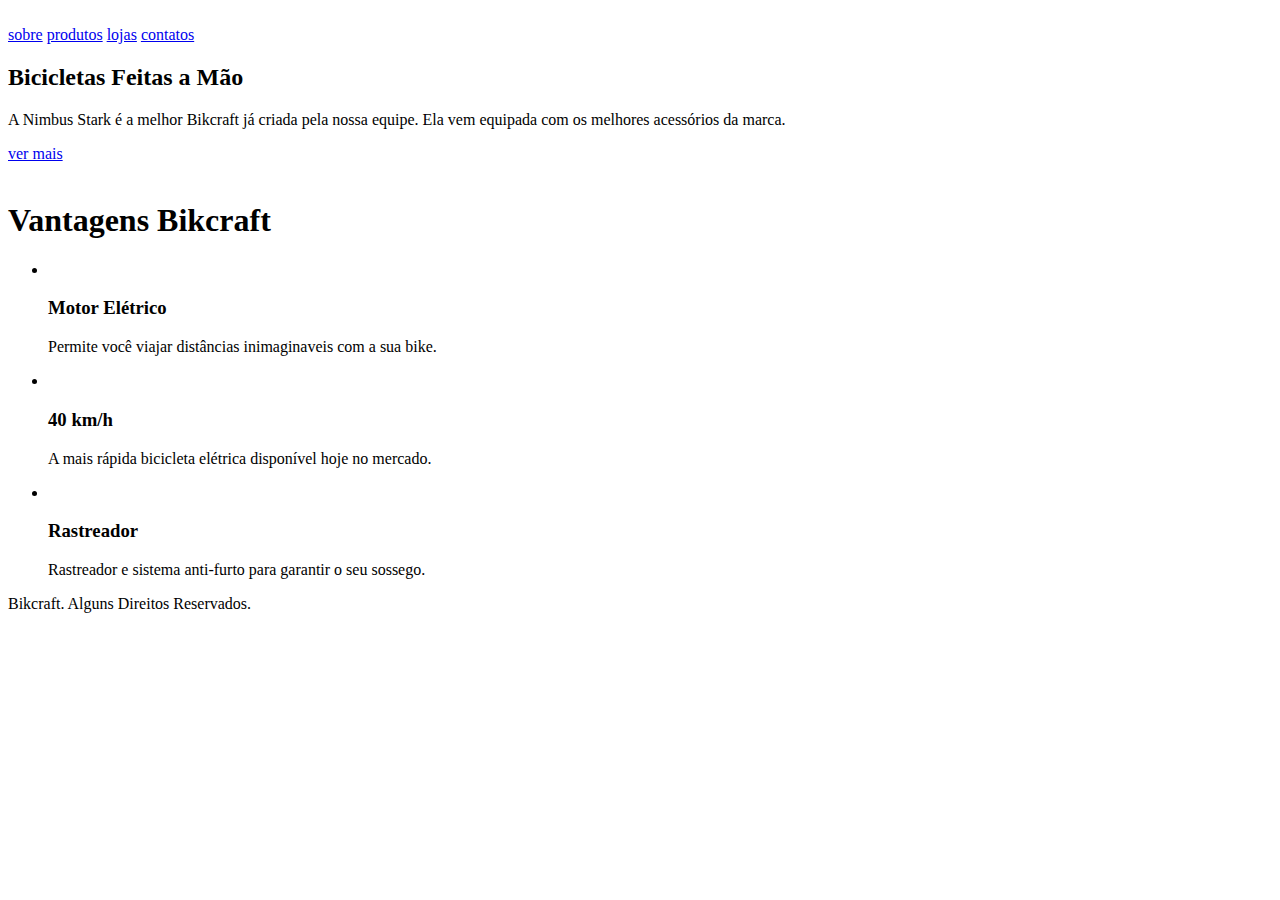
==== Codigos/Exercício 5 - responsividade exercío 4/index.html @ 21d263ad "Organizando pastas/Adicionando exercício" ====
<!DOCTYPE html>
<html lang="pt">
<head>
    <meta charset="UTF-8">
    <meta http-equiv="X-UA-Compatible" content="IE=edge">
    <meta name="viewport" content="width=device-width, initial-scale=1.0">
    <link rel="stylesheet" href="/Exercício 5 - responsividade exercío 4/style.css">
    <title>Document</title>
</head>
<body>
    <img class="logo" src="/Exercício 5 - responsividade exercío 4/img/bikcraft-white.svg" alt="">

    <header class="menu">
        <a href="/">sobre</a>
        <a href="/">produtos</a>
        <a href="/">lojas</a>
        <a href="/">contatos</a>
    </header>
    
    <main class="principal">
        <article class="introducao">
            <h2>Bicicletas Feitas a Mão</h2>
            <p>A Nimbus Stark é a melhor Bikcraft já criada pela nossa equipe. Ela vem equipada com os melhores acessórios da marca.</p>
            <a href="/">ver mais</a>
        </article> 

        <img src="/Exercício 5 - responsividade exercío 4/img/bicicleta.jpg" alt="">
        
        <div class="atributos-box">
            <h1 class="atributos">Vantagens Bikcraft</h1>
        </div>    
            <ul class="descriacao">
                <li class="descricao-items">
                    <img src="/Exercício 5 - responsividade exercío 4/img/eletrica.svg" alt="">
                    <h3>Motor Elétrico</h3>
                    <p>Permite você viajar distâncias inimaginaveis com a sua bike.</p>
                </li>
                <li class="descricao-items">
                    <img src="/Exercício 5 - responsividade exercío 4/img/velocidade.svg" alt="">
                    <h3>40 km/h</h3>
                    <p>A mais rápida bicicleta elétrica disponível hoje no mercado.</p>
                </li>
                <li class="descricao-items">
                    <img src="/Exercício 5 - responsividade exercío 4/img/rastreador.svg" alt="">
                    <h3>Rastreador</h3>
                    <p>Rastreador e sistema anti-furto para garantir o seu sossego.</p>
                </li>
            </ul>
        </main>
    <footer class="rodape">
        Bikcraft. Alguns Direitos Reservados.
    </footer>
</body>
</html>
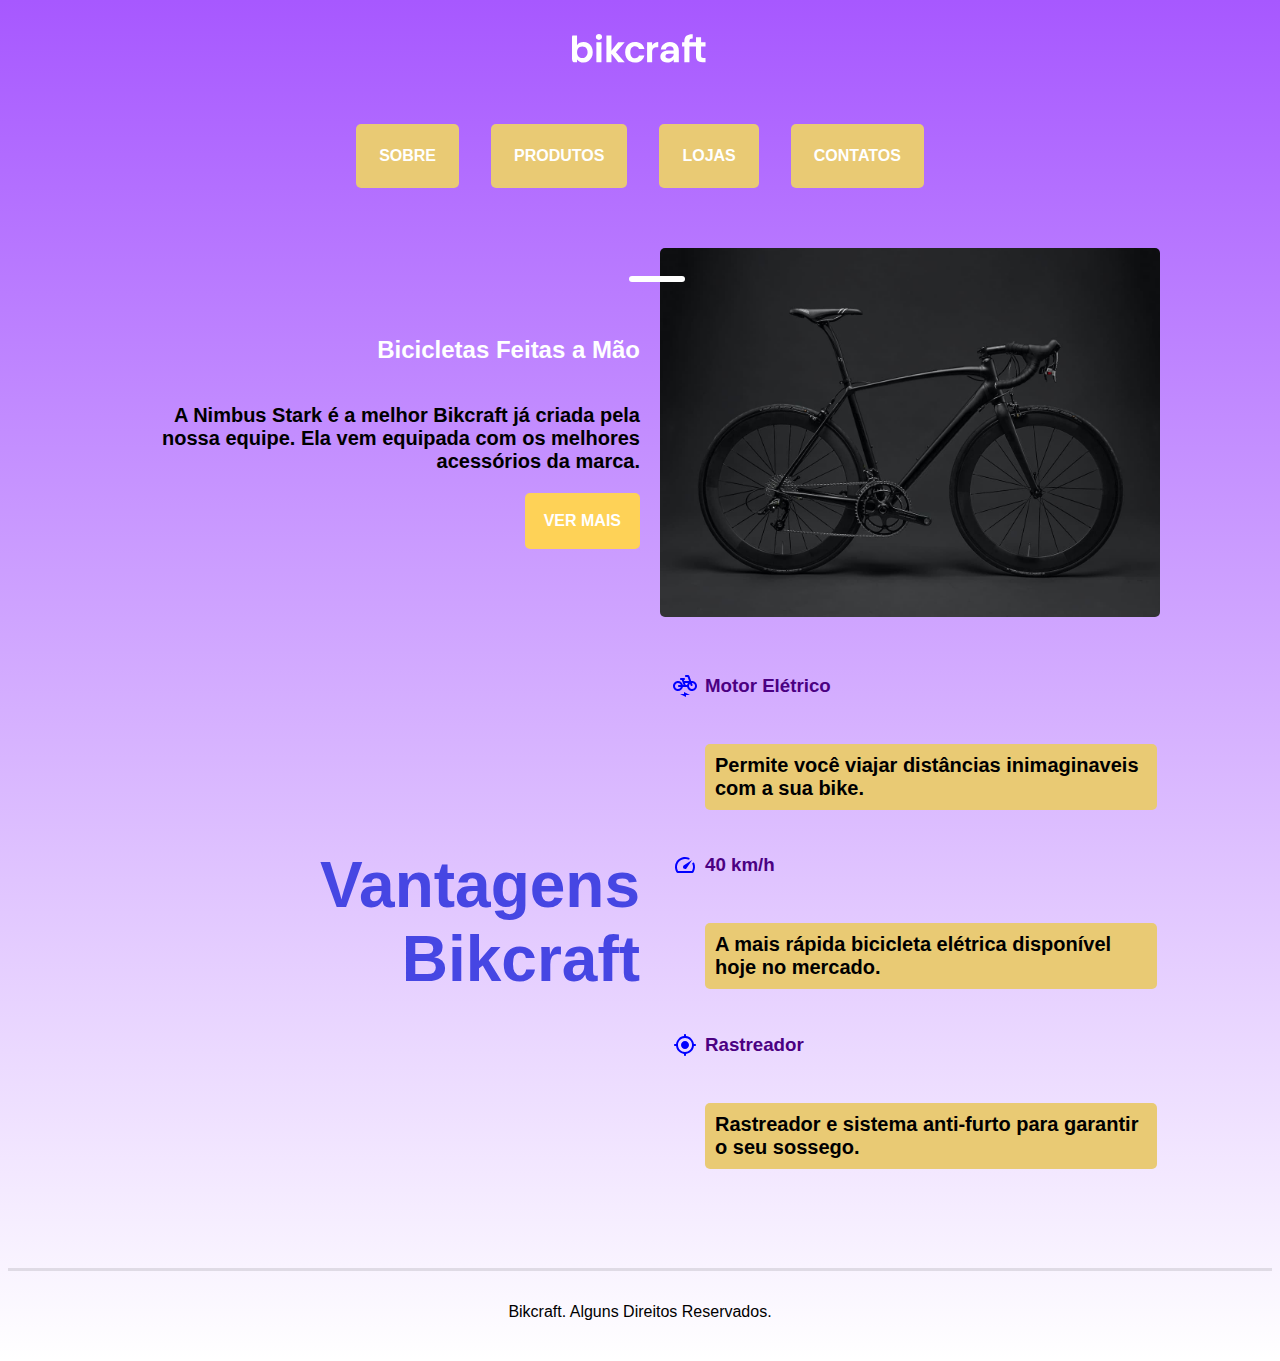
==== commit b4e70561: "Adicionando pasta codigos" ====
--- a/Codigos/Exercício 5 - responsividade exercío 4/index.html
+++ b/Codigos/Exercício 5 - responsividade exercío 4/index.html
@@ -4,11 +4,11 @@
     <meta charset="UTF-8">
     <meta http-equiv="X-UA-Compatible" content="IE=edge">
     <meta name="viewport" content="width=device-width, initial-scale=1.0">
-    <link rel="stylesheet" href="/Exercício 5 - responsividade exercío 4/style.css">
+    <link rel="stylesheet" href="/Codigos/Exercício 5 - responsividade exercío 4/style.css">
     <title>Document</title>
 </head>
 <body>
-    <img class="logo" src="/Exercício 5 - responsividade exercío 4/img/bikcraft-white.svg" alt="">
+    <img class="logo" src="/Codigos/Exercício 5 - responsividade exercío 4/img/bikcraft-white.svg" alt="">
 
     <header class="menu">
         <a href="/">sobre</a>
@@ -24,24 +24,24 @@
             <a href="/">ver mais</a>
         </article> 
 
-        <img src="/Exercício 5 - responsividade exercío 4/img/bicicleta.jpg" alt="">
+        <img src="/Codigos/Exercício 5 - responsividade exercío 4/img/bicicleta.jpg" alt="">
         
         <div class="atributos-box">
             <h1 class="atributos">Vantagens Bikcraft</h1>
         </div>    
             <ul class="descriacao">
                 <li class="descricao-items">
-                    <img src="/Exercício 5 - responsividade exercío 4/img/eletrica.svg" alt="">
+                    <img src="/Codigos/Exercício 5 - responsividade exercío 4/img/eletrica.svg" alt="">
                     <h3>Motor Elétrico</h3>
                     <p>Permite você viajar distâncias inimaginaveis com a sua bike.</p>
                 </li>
                 <li class="descricao-items">
-                    <img src="/Exercício 5 - responsividade exercío 4/img/velocidade.svg" alt="">
+                    <img src="/Codigos/Exercício 5 - responsividade exercío 4/img/velocidade.svg" alt="">
                     <h3>40 km/h</h3>
                     <p>A mais rápida bicicleta elétrica disponível hoje no mercado.</p>
                 </li>
                 <li class="descricao-items">
-                    <img src="/Exercício 5 - responsividade exercío 4/img/rastreador.svg" alt="">
+                    <img src="/Codigos/Exercício 5 - responsividade exercío 4/img/rastreador.svg" alt="">
                     <h3>Rastreador</h3>
                     <p>Rastreador e sistema anti-furto para garantir o seu sossego.</p>
                 </li>
@@ -51,4 +51,4 @@
         Bikcraft. Alguns Direitos Reservados.
     </footer>
 </body>
-</html>+</html>
--- a/Codigos/Exercício 5 - responsividade exercío 4/style.css
+++ b/Codigos/Exercício 5 - responsividade exercío 4/style.css
@@ -0,0 +1,230 @@
+/* Reset */
+h1 {
+    margin: 0px;
+}
+
+/* Mudanças gerais */
+body {
+    font-family: Arial, Helvetica, sans-serif;
+    margin-top: 2rem;
+    background:linear-gradient(#a758ff , white 100% );
+    word-wrap: break-word;
+}
+img {
+    display: block;
+    max-width: 100%;
+    border-radius: 0.313rem ;
+}
+
+p {
+    font-size: 1.25rem;
+    font-weight: bold;
+}
+h2 {
+    color: white;
+}
+h3 {
+    color: #4b0082;
+}
+
+a {
+    text-transform: uppercase;
+    text-decoration: none;
+    border-radius: 0.313rem;
+    color: white;
+    font-weight: bold;
+    border: solid transparent;
+}
+h1 {
+    font-size: 4rem;
+    color:#4646e3 ;
+}
+
+ul {
+    padding-inline-start: 0.625rem;
+}
+
+/* Class */
+.logo {
+    text-align: center;
+    margin: 0 auto;
+}
+.menu {
+    display: flex;
+    flex-wrap: wrap;
+    gap: 1rem 2rem;
+    margin: 3.75rem 0rem;
+    justify-content: center;
+}
+
+.menu a {
+    padding: 1.25rem;
+    background-color: #e9ca74;
+
+}
+.principal {
+    display: grid;
+    grid-template-columns: 31.25rem 31.25rem;
+    text-align: right;
+    gap:1.25rem ;
+    align-items: center;
+    border-radius: 0.313rem;
+    max-width: 62.5rem;
+    margin: 0 auto;
+}
+
+.introducao {
+    display: grid;
+    position: relative;
+}
+.introducao a {
+    background-color:#fed257;
+    padding: 1rem;
+    justify-self: end;
+}
+
+.atributos-box {
+    display: grid;
+    align-items: center;
+    height: 100%;
+    background-image: url(/pratica/Revisao/img/onda.svg) ;
+}
+
+.descricao {
+    display: grid;
+    grid-template-columns: 1fr;
+    list-style: none;
+    margin: 0rem;
+}
+
+.descricao-items {
+    display: grid;
+    grid-template-columns: auto 1fr;
+    text-align: left;
+    gap: 0.5rem;
+    border: solid transparent;
+    
+}
+
+.descricao-items p {
+    grid-column: 2;
+    background: #e9ca74;
+    justify-self: start;
+    border-radius: 0.313rem;
+    padding: 0.625rem;
+}
+
+.descricao-items img {
+    align-self: center;
+}
+
+.rodape {
+    padding: 3.75rem;
+    display:grid;
+    border: solid rgba(0, 0, 0, 0.1);
+    border-bottom: transparent;
+    border-right: transparent;
+    border-left: transparent;
+    margin:3.75rem 0rem 0rem 0rem ;
+    text-align: center;
+    width: 100%;
+    box-sizing: border-box;
+}
+
+/* touch */
+
+/* Detalhe */
+.introducao h2::before{
+    content: "";
+    padding: 0.188rem;
+    width: 3.125rem;
+    border-radius: 0.188rem;
+    background-color: white;
+    position: absolute;
+     top: -2.5rem;
+    right: -2.813rem; 
+    /* position: fixed; */
+}
+
+.menu a:hover {
+    border:solid white;
+}
+.introducao a:hover {
+    background-color: rgba(239, 196, 22, 0.8);
+}
+
+h1:hover{
+    color: #fed257;
+}
+
+.descricao-items:hover {
+    border-left:solid #a758ff;
+    border-right:solid #a758ff;
+}
+
+/* Responsividade */
+
+@media (min-width:300px) and (max-width:1057px) {
+    p {
+        font-size:1.25rem ;
+        /* color:#424040 ; */
+    }
+    h1 {
+        text-align: center;
+    }
+    ul {
+        padding-inline-start: 1.875rem;
+    }
+    .menu {
+    border-radius:0.313rem;
+    justify-content: center;
+    padding: 1.875rem;
+    width: 100%;
+    box-sizing: border-box;
+    gap: 4rem;
+    /* justify-content: space-around ; */
+    margin: 3rem 0rem 2rem 0rem;
+    }
+
+    .principal {
+        grid-template-columns: 1fr ;        
+        gap: 0.800rem;
+}
+    .introducao {
+        text-align: left;
+        padding: 1.875rem;
+        border-radius: 0.313rem;
+    }
+    .introducao a { 
+        justify-self: start;
+    }
+    /* .introducao h2,p {
+        color: white;
+    } */
+    .introducao h2::before{
+        content: "";
+        padding: 0.188rem;
+        height: 3.125rem;
+        width: 0.063rem;
+        border-radius: 0.188rem;
+        background-color: white;
+        position: absolute;
+        left:25%;
+        top: 95%;
+    }
+    .introducao a::before{
+        content: "";
+        padding: 0.188rem;
+        height: 3.125rem;
+        width: 0.063rem;
+        border-radius: 0.188rem;
+        background-color: white;
+        position: absolute;
+        left: 75%;
+        top: 95%;
+    }
+}
+    .rodape {
+        padding: 2rem;
+    }
+
